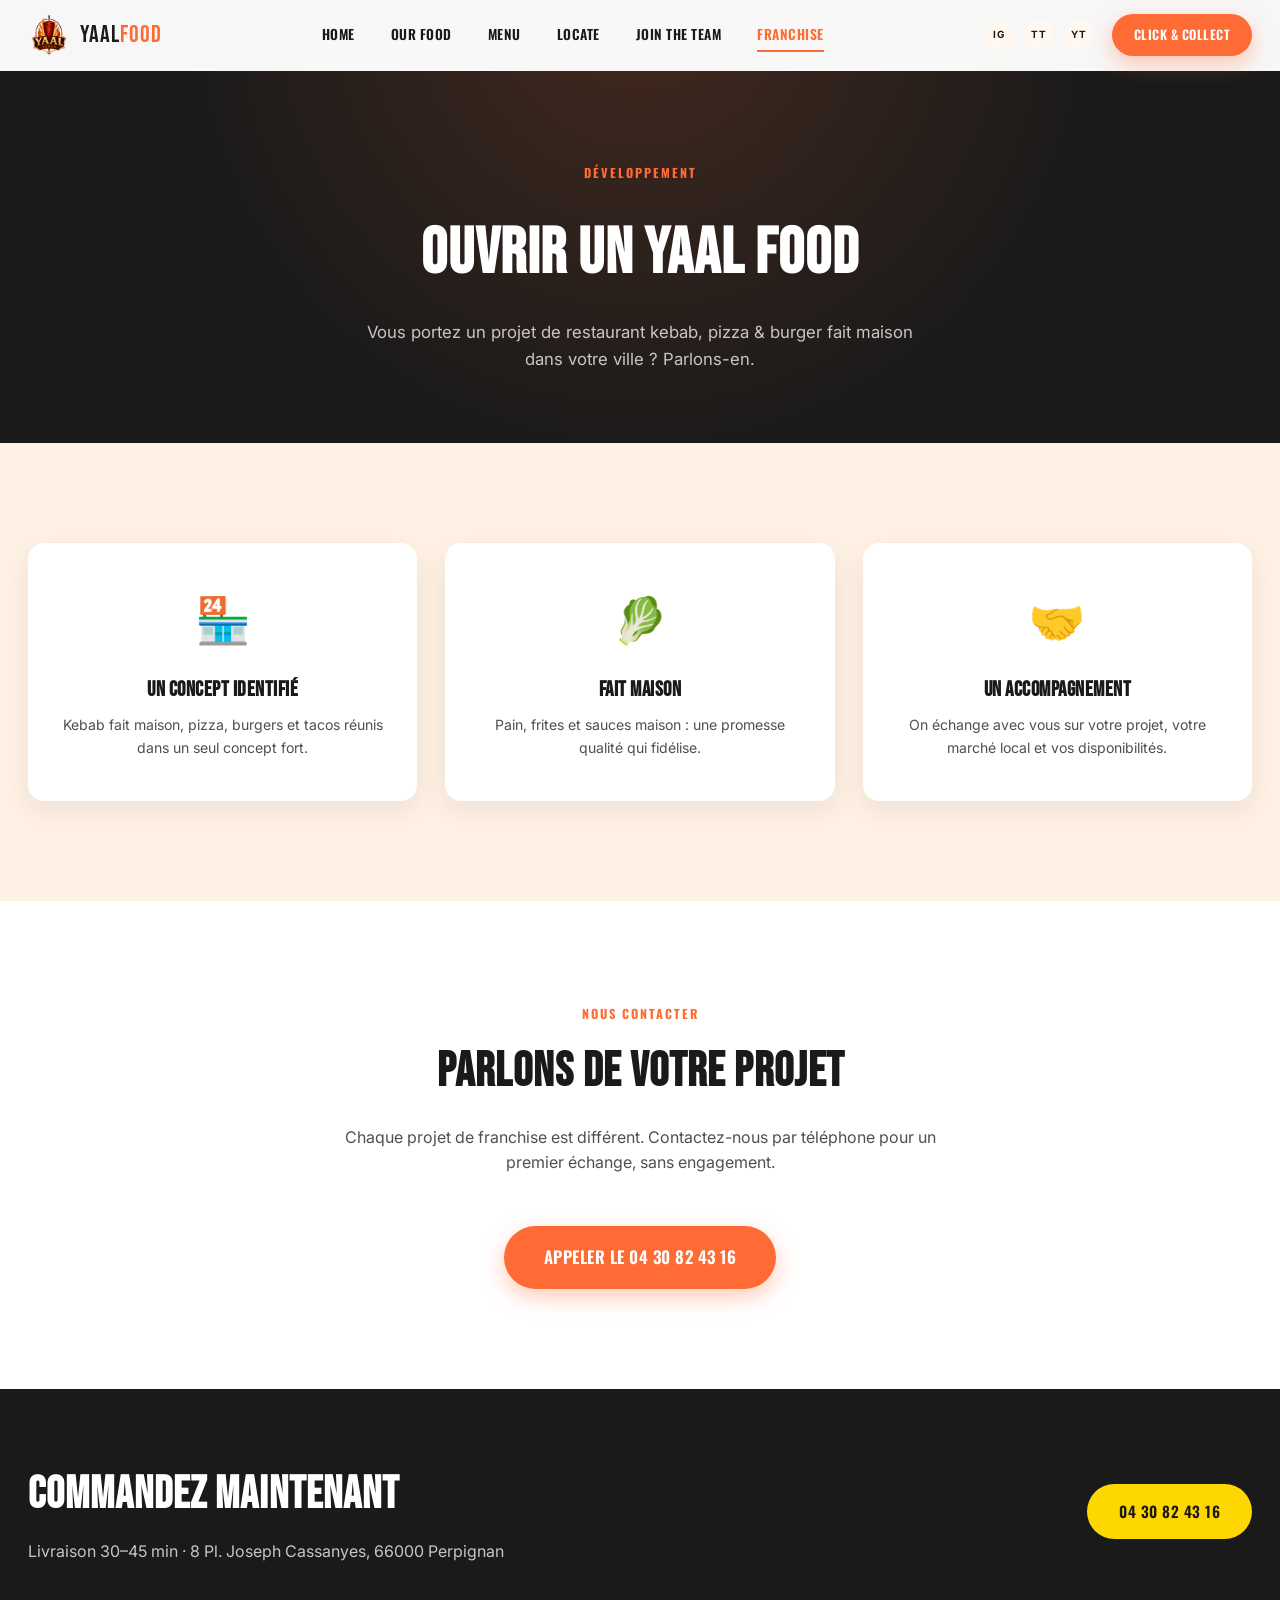
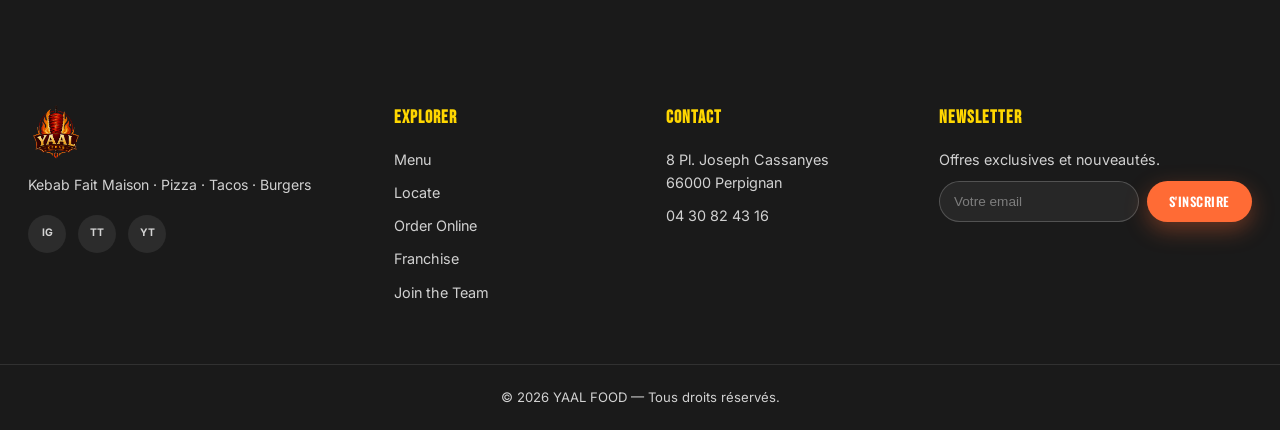
==== franchise.html @ 886be17c "first commit" ====
<!DOCTYPE html>
<html lang="fr">
<head>
<meta charset="UTF-8">
<meta name="viewport" content="width=device-width, initial-scale=1.0">
<title>Franchise | YAAL FOOD</title>
<meta name="description" content="Ouvrir un restaurant YAAL FOOD dans votre ville ? Contactez-nous pour échanger sur une ouverture en franchise.">
<meta name="robots" content="index, follow">
<link rel="canonical" href="https://www.yaalfood.fr/franchise.html">
<link rel="icon" href="assets/images/logo.png" type="image/png">
<link rel="preconnect" href="https://fonts.googleapis.com">
<link href="https://fonts.googleapis.com/css2?family=Bebas+Neue&family=Oswald:wght@500;600;700&family=Inter:wght@400;500;600;700;800&display=swap" rel="stylesheet">
<link rel="stylesheet" href="styles.css">
</head>
<body>

<header class="site-header" id="siteHeader">
  <div class="header-inner">
    <a href="index.html" class="brand">
      <img src="assets/images/logo.png" alt="YAAL FOOD" class="brand-logo">
      <span class="brand-text">YAAL<em>FOOD</em></span>
    </a>
    <nav class="main-nav" id="mainNav">
      <a href="index.html" class="nav-link">Home</a>
      <a href="index.html#our-food" class="nav-link">Our Food</a>
      <a href="menu.html" class="nav-link">Menu</a>
      <a href="index.html#locate" class="nav-link">Locate</a>
      <a href="join-the-team.html" class="nav-link">Join the Team</a>
      <a href="franchise.html" class="nav-link active-link">Franchise</a>
    </nav>
    <div class="header-actions">
      <div class="social-mini">
        <a href="#" aria-label="Instagram">IG</a>
        <a href="#" aria-label="TikTok">TT</a>
        <a href="#" aria-label="YouTube">YT</a>
      </div>
      <a href="tel:0430824316" class="btn btn-primary btn-sm">Click &amp; Collect</a>
      <button class="burger" id="burgerBtn" aria-label="Menu"><span></span><span></span><span></span></button>
    </div>
  </div>
</header>

<section class="page-hero">
  <div class="container">
    <span class="section-kicker">Développement</span>
    <h1 class="page-hero-title">Ouvrir un YAAL FOOD</h1>
    <p class="page-hero-sub">Vous portez un projet de restaurant kebab, pizza &amp; burger fait maison dans votre ville ? Parlons-en.</p>
  </div>
</section>

<section class="why-section">
  <div class="container">
    <div class="why-grid">
      <div class="why-card reveal">
        <div class="why-icon">🏪</div>
        <h3>Un concept identifié</h3>
        <p>Kebab fait maison, pizza, burgers et tacos réunis dans un seul concept fort.</p>
      </div>
      <div class="why-card reveal">
        <div class="why-icon">🥬</div>
        <h3>Fait maison</h3>
        <p>Pain, frites et sauces maison : une promesse qualité qui fidélise.</p>
      </div>
      <div class="why-card reveal">
        <div class="why-icon">🤝</div>
        <h3>Un accompagnement</h3>
        <p>On échange avec vous sur votre projet, votre marché local et vos disponibilités.</p>
      </div>
    </div>
  </div>
</section>

<section class="featured-section">
  <div class="container">
    <div class="section-head reveal">
      <span class="section-kicker">Nous contacter</span>
      <h2 class="section-title">Parlons de votre projet</h2>
      <p class="section-desc">Chaque projet de franchise est différent. Contactez-nous par téléphone pour un premier échange, sans engagement.</p>
    </div>
    <div style="text-align:center; margin-top: 20px;">
      <a href="tel:0430824316" class="btn btn-primary btn-lg">Appeler le 04 30 82 43 16</a>
    </div>
  </div>
</section>

<section class="cta-banner" id="locate">
  <div class="container cta-inner">
    <div>
      <h2>COMMANDEZ MAINTENANT</h2>
      <p>Livraison 30–45 min &middot; 8 Pl. Joseph Cassanyes, 66000 Perpignan</p>
    </div>
    <a href="tel:0430824316" class="btn btn-glow">04 30 82 43 16</a>
  </div>
</section>

<footer class="site-footer">
  <div class="container footer-inner">
    <div class="footer-brand">
      <img src="assets/images/logo.png" alt="YAAL FOOD" class="footer-logo">
      <p>Kebab Fait Maison &middot; Pizza &middot; Tacos &middot; Burgers</p>
      <div class="social-row">
        <a href="#" aria-label="Instagram">IG</a>
        <a href="#" aria-label="TikTok">TT</a>
        <a href="#" aria-label="YouTube">YT</a>
      </div>
    </div>
    <div class="footer-col">
      <h4>Explorer</h4>
      <a href="menu.html">Menu</a>
      <a href="index.html#locate">Locate</a>
      <a href="tel:0430824316">Order Online</a>
      <a href="franchise.html">Franchise</a>
      <a href="join-the-team.html">Join the Team</a>
    </div>
    <div class="footer-col">
      <h4>Contact</h4>
      <p>8 Pl. Joseph Cassanyes<br>66000 Perpignan</p>
      <p><a href="tel:0430824316">04 30 82 43 16</a></p>
    </div>
    <div class="footer-col newsletter">
      <h4>Newsletter</h4>
      <p>Offres exclusives et nouveautés.</p>
      <form class="newsletter-form" onsubmit="return false;">
        <input type="email" placeholder="Votre email" required>
        <button type="submit" class="btn btn-primary btn-sm">S'inscrire</button>
      </form>
    </div>
  </div>
  <div class="footer-bottom">
    <p>&copy; <span id="year"></span> YAAL FOOD — Tous droits réservés.</p>
  </div>
</footer>

<script src="common.js"></script>
</body>
</html>
---- styles.css ----
/* ==========================================================================
   YAAL FOOD — styles.css (B&S-inspired, light theme, parallax + morph)
   ========================================================================== */

:root {
  --orange: #FF6B35;
  --orange-dark: #E85A2A;
  --gold: #FFD700;
  --blue-dark: #0D47A1;
  --white: #FFFFFF;
  --black: #1a1a1a;
  --red: #C0392B;
  --green: #27AE60;
  --brown: #8B4513;

  --cream: #FFF8F0;
  --cream-2: #FFF1E4;
  --ink: #1a1a1a;
  --ink-soft: #52504c;

  --font-title: 'Bebas Neue', 'Oswald', sans-serif;
  --font-heading: 'Oswald', sans-serif;
  --font-body: 'Inter', 'Segoe UI', sans-serif;

  --radius: 16px;
  --shadow-soft: 0 10px 30px rgba(26,26,26,0.08);
  --shadow-strong: 0 25px 55px rgba(26,26,26,0.18);
  --ease: cubic-bezier(.25,.8,.25,1);
}

* { margin: 0; padding: 0; box-sizing: border-box; }
html { scroll-behavior: smooth; }
body {
  font-family: var(--font-body);
  background: var(--white);
  color: var(--ink);
  overflow-x: hidden;
  line-height: 1.6;
}
img { max-width: 100%; display: block; }
a { color: inherit; text-decoration: none; }
button { font-family: inherit; cursor: pointer; border: none; background: none; }
::selection { background: var(--orange); color: var(--white); }

.container { width: 100%; max-width: 1280px; margin: 0 auto; padding: 0 28px; }

/* ==========================================================================
   Buttons
   ========================================================================== */
.btn {
  display: inline-flex; align-items: center; justify-content: center; gap: 8px;
  padding: 15px 32px; border-radius: 50px;
  font-family: var(--font-heading); font-weight: 600; font-size: 0.95rem;
  letter-spacing: 0.5px; text-transform: uppercase;
  transition: transform 0.3s var(--ease), box-shadow 0.3s var(--ease), background 0.3s var(--ease);
}
.btn-primary { background: var(--orange); color: var(--white); box-shadow: 0 8px 22px rgba(255,107,53,0.35); }
.btn-primary:hover { background: var(--orange-dark); transform: translateY(-3px); box-shadow: 0 14px 30px rgba(255,107,53,0.45); }
.btn-sm { padding: 11px 22px; font-size: 0.8rem; }
.btn-lg { padding: 18px 40px; font-size: 1.05rem; }
.btn-outline-dark {
  border: 2px solid var(--ink); color: var(--ink); background: transparent;
}
.btn-outline-dark:hover { background: var(--ink); color: var(--white); transform: translateY(-2px); }
.btn-glow {
  background: var(--gold); color: var(--black);
  box-shadow: 0 0 0 rgba(255,215,0,0.6);
  animation: glowPulse 2.4s ease-in-out infinite;
}
.btn-glow:hover { transform: translateY(-3px) scale(1.03); }
@keyframes glowPulse {
  0%,100% { box-shadow: 0 0 18px rgba(255,215,0,0.5); }
  50% { box-shadow: 0 0 36px rgba(255,215,0,0.85); }
}
.btn-glow-orange {
  background: var(--orange); color: var(--white);
  animation: glowPulseOrange 2.4s ease-in-out infinite;
}
.btn-glow-orange:hover { transform: translateY(-3px) scale(1.03); background: var(--orange-dark); }
@keyframes glowPulseOrange {
  0%,100% { box-shadow: 0 0 16px rgba(255,107,53,0.45); }
  50% { box-shadow: 0 0 32px rgba(255,107,53,0.8); }
}

/* ==========================================================================
   Header
   ========================================================================== */
.site-header {
  position: fixed; top: 0; left: 0; width: 100%; z-index: 900;
  background: rgba(255,255,255,0.97);
  border-bottom: 1px solid transparent;
  transition: box-shadow 0.3s var(--ease), border-color 0.3s var(--ease);
}
.site-header.scrolled { box-shadow: 0 4px 20px rgba(26,26,26,0.08); border-color: rgba(26,26,26,0.06); }
.header-inner {
  max-width: 1280px; margin: 0 auto; padding: 14px 28px;
  display: flex; align-items: center; justify-content: space-between; gap: 24px;
}
.brand { display: flex; align-items: center; gap: 10px; }
.brand-logo { width: 42px; height: 42px; object-fit: contain; }
.brand-text { font-family: var(--font-title); font-size: 1.5rem; letter-spacing: 1px; color: var(--ink); }
.brand-text em { color: var(--orange); font-style: normal; }

.main-nav { display: flex; gap: 4px; }
.nav-link {
  position: relative; padding: 10px 16px;
  font-family: var(--font-heading); font-weight: 600; font-size: 0.85rem;
  letter-spacing: 0.5px; text-transform: uppercase; color: var(--ink);
  transition: color 0.3s var(--ease);
}
.nav-link::after {
  content: ''; position: absolute; left: 16px; right: 16px; bottom: 4px; height: 2px;
  background: var(--orange); transform: scaleX(0); transform-origin: left;
  transition: transform 0.3s var(--ease);
}
.nav-link:hover { color: var(--orange); }
.nav-link:hover::after { transform: scaleX(1); }

.header-actions { display: flex; align-items: center; gap: 18px; }
.social-mini { display: flex; gap: 10px; }
.social-mini a {
  width: 30px; height: 30px; border-radius: 50%; background: var(--cream);
  display: flex; align-items: center; justify-content: center;
  font-size: 0.62rem; font-weight: 700; letter-spacing: 0.5px; color: var(--ink);
  transition: background 0.3s var(--ease), color 0.3s var(--ease);
}
.social-mini a:hover { background: var(--orange); color: var(--white); }

.burger { display: none; flex-direction: column; gap: 5px; width: 28px; z-index: 950; }
.burger span { display: block; height: 2.5px; width: 100%; background: var(--ink); border-radius: 2px; transition: transform 0.3s var(--ease), opacity 0.3s var(--ease); }
.burger.open span:nth-child(1) { transform: translateY(7.5px) rotate(45deg); }
.burger.open span:nth-child(2) { opacity: 0; }
.burger.open span:nth-child(3) { transform: translateY(-7.5px) rotate(-45deg); }

/* ==========================================================================
   Hero
   ========================================================================== */
.hero {
  position: relative; min-height: 100vh; min-height: 100svh;
  display: flex; align-items: center; justify-content: center; text-align: center;
  overflow: hidden; padding: 130px 24px 80px; background: var(--black);
}
@media (max-width: 480px) {
  .hero { padding-top: 120px; }
  .hero-logo { width: 84px; }
}
.hero-bg {
  position: absolute; inset: -12% -5%;
  background-image: url('assets/images/hero-bg.jpg');
  background-size: cover; background-position: center 40%;
  will-change: transform;
}
.hero-video {
  position: absolute; inset: 0; width: 100%; height: 100%;
  object-fit: cover; object-position: center 40%;
}
.hero-scrim {
  position: absolute; inset: 0;
  background:
    radial-gradient(ellipse 60% 45% at 50% 55%, rgba(10,10,10,0.55), transparent 70%),
    linear-gradient(180deg, rgba(10,10,10,0.2) 0%, rgba(10,10,10,0.3) 45%, rgba(10,10,10,0.8) 100%);
}
.hero-content { position: relative; z-index: 1; max-width: 900px; }
.hero-logo { width: 110px; margin: 0 auto 22px; filter: drop-shadow(0 15px 30px rgba(0,0,0,0.6)); }
.hero-headline {
  font-family: var(--font-title);
  font-size: clamp(2rem, 4.6vw, 4rem);
  letter-spacing: 1px; line-height: 1.15; color: var(--white);
  margin-bottom: 20px; text-shadow: 0 10px 30px rgba(0,0,0,0.5);
}
.hero-headline span { color: var(--orange); }
.hero-sub { color: rgba(255,255,255,0.85); font-size: 1.1rem; margin-bottom: 36px; font-weight: 300; letter-spacing: 0.3px; }

.scroll-cue {
  position: absolute; bottom: 34px; left: 50%; transform: translateX(-50%);
  width: 28px; height: 46px; border: 2px solid rgba(255,255,255,0.5); border-radius: 20px; z-index: 1;
}
.scroll-cue span {
  position: absolute; top: 8px; left: 50%; width: 5px; height: 5px; border-radius: 50%;
  background: var(--gold); transform: translateX(-50%); animation: scrollDot 1.8s ease infinite;
}
@keyframes scrollDot { 0% { top: 8px; opacity: 1; } 80% { top: 28px; opacity: 0; } 100% { opacity: 0; } }

.nav-link.active-link { color: var(--orange); }
.nav-link.active-link::after { transform: scaleX(1); }

/* ==========================================================================
   Page Hero (secondary pages)
   ========================================================================== */
.page-hero {
  padding: 160px 24px 70px; text-align: center; background: var(--black);
  background-image: radial-gradient(circle at 50% 0%, rgba(255,107,53,0.18), transparent 60%);
}
.page-hero-title { font-family: var(--font-title); font-size: clamp(2.6rem, 5vw, 4.2rem); letter-spacing: 1px; color: var(--white); margin: 10px 0 14px; }
.page-hero-sub { color: rgba(255,255,255,0.75); font-size: 1.05rem; max-width: 560px; margin: 0 auto; }

/* ==========================================================================
   Reveal on scroll
   ========================================================================== */
.reveal { opacity: 0; transform: translateY(46px); transition: opacity 0.8s var(--ease), transform 0.8s var(--ease); }
.reveal.in-view { opacity: 1; transform: translateY(0); }
.reveal.zoom { transform: scale(0.82); }
.reveal.zoom.in-view { transform: scale(1); }

/* ==========================================================================
   Section heads
   ========================================================================== */
.section-head { text-align: center; max-width: 640px; margin: 0 auto 50px; }
.section-kicker {
  display: inline-block; color: var(--orange); font-family: var(--font-heading);
  font-weight: 700; letter-spacing: 2px; text-transform: uppercase; font-size: 0.78rem; margin-bottom: 10px;
}
.section-title { font-family: var(--font-title); font-size: clamp(2.1rem, 4vw, 3rem); letter-spacing: 1px; color: var(--ink); margin-bottom: 14px; }
.section-desc { color: var(--ink-soft); font-size: 1rem; }

/* ==========================================================================
   Morph / Transformation Section
   ========================================================================== */
.morph-section { height: 280vh; position: relative; }
.morph-sticky {
  position: sticky; top: 0; height: 100vh; overflow: hidden;
  display: flex; align-items: center; justify-content: center;
  background: var(--black);
  transition: background 0.4s linear;
}
.morph-bg {
  position: absolute; inset: 0; z-index: 0; opacity: 0.9;
  transition: background 0.5s ease;
}

.morph-stage-wrap {
  position: relative; z-index: 1;
  display: flex; flex-direction: row; align-items: center; justify-content: center; gap: 80px;
  width: 100%; max-width: 1180px; padding: 0 40px;
}
.morph-image-wrap {
  position: relative; width: min(42vw, 440px); height: min(42vw, 440px); flex-shrink: 0;
}
.morph-img {
  position: absolute; inset: 0; width: 100%; height: 100%;
  object-fit: contain; opacity: 0; transform: scale(0.75) translateX(50px) rotate(-6deg);
  filter: drop-shadow(0 30px 55px rgba(0,0,0,0.55));
  transition: opacity 0.7s cubic-bezier(.34,1.2,.4,1), transform 0.7s cubic-bezier(.34,1.2,.4,1);
  will-change: opacity, transform;
}
.morph-img.active { opacity: 1; transform: scale(1) translateX(0) rotate(0deg); transition-duration: 0.8s; }
.morph-img:not(.active) { transform: scale(0.75) translateX(-50px) rotate(6deg); }

.morph-text-wrap {
  text-align: left; max-width: 440px;
  opacity: 1; transform: translateY(0) translateX(0);
  transition: opacity 0.35s ease, transform 0.35s ease;
}
.morph-text-wrap.switching { opacity: 0; transform: translateY(14px); }
.morph-kicker {
  display: inline-block; color: var(--gold); font-family: var(--font-heading);
  font-weight: 700; letter-spacing: 3px; font-size: 0.85rem; margin-bottom: 12px;
}
.morph-title {
  font-family: var(--font-title); font-size: clamp(2.4rem, 5vw, 4.2rem);
  letter-spacing: 1px; color: var(--white); margin-bottom: 14px; line-height: 1.05;
}
.morph-desc { color: rgba(255,255,255,0.8); font-size: 1.05rem; max-width: 420px; }

.morph-progress {
  position: absolute; bottom: 44px; left: 50%; transform: translateX(-50%); z-index: 2;
  display: flex; gap: 10px;
}
.morph-dot { width: 34px; height: 4px; border-radius: 4px; background: rgba(255,255,255,0.25); transition: background 0.3s var(--ease); }
.morph-dot.active { background: var(--orange); }

/* ==========================================================================
   Menu Section
   ========================================================================== */
.menu-section { padding: 120px 0 100px; background: var(--cream); }

.filters { display: flex; flex-wrap: wrap; justify-content: center; gap: 12px; margin-bottom: 50px; }
.filter-pill {
  padding: 11px 24px; border-radius: 50px; background: var(--white);
  border: 1.5px solid rgba(26,26,26,0.1);
  font-family: var(--font-heading); font-weight: 600; font-size: 0.82rem; letter-spacing: 0.5px; text-transform: uppercase;
  color: var(--ink-soft); transition: all 0.3s var(--ease);
}
.filter-pill:hover { border-color: var(--orange); color: var(--orange); }
.filter-pill.active { background: var(--orange); border-color: var(--orange); color: var(--white); box-shadow: 0 8px 20px rgba(255,107,53,0.35); }

.product-grid { display: grid; grid-template-columns: repeat(auto-fill, minmax(270px, 1fr)); gap: 26px; }
.product-grid + .subsection-title { margin-top: 60px; }

.subsection-title {
  font-family: var(--font-title); font-size: clamp(1.6rem, 3vw, 2.2rem);
  letter-spacing: 1px; color: var(--ink); margin: 0 0 26px;
  padding-bottom: 14px; border-bottom: 2px solid rgba(255,107,53,0.25);
}

.product-card.promo {
  background: linear-gradient(160deg, var(--gold), #ffb84d);
  border: 2px solid #ffb400;
}
.product-card.promo .card-image { background: rgba(255,255,255,0.35); }
.product-card.promo .card-name { color: var(--black); font-size: 1.6rem; }
.product-card.promo .card-desc { color: #4a3200; font-weight: 500; }
.product-card.promo .price-pill.single { background: var(--black); color: var(--gold); font-size: 1rem; padding: 8px 18px; }
.product-card.promo .card-tag { background: var(--black); color: var(--gold); }

.product-card {
  position: relative;
  background: var(--white); border-radius: var(--radius); overflow: hidden;
  box-shadow: var(--shadow-soft);
  cursor: pointer; text-align: center;
  transition: transform 0.4s var(--ease), box-shadow 0.4s var(--ease);
  opacity: 0; transform: translateY(40px);
}
.product-card.in-view { opacity: 1; transform: translateY(0); }
.product-card:hover { transform: translateY(-10px); box-shadow: var(--shadow-strong); }

.card-tag {
  position: absolute; top: 14px; left: 14px; z-index: 2;
  background: var(--gold); color: var(--black);
  font-family: var(--font-heading); font-weight: 700; font-size: 0.65rem; letter-spacing: 0.5px;
  padding: 4px 10px; border-radius: 50px; text-transform: uppercase;
}
.card-image { width: 100%; height: 190px; overflow: hidden; background: var(--cream-2); padding: 14px; }
.card-image img { width: 100%; height: 100%; object-fit: contain; transition: transform 0.6s var(--ease); }
.product-card:hover .card-image img { transform: scale(1.08); }
.card-image-placeholder {
  width: 100%; height: 100%; display: flex; align-items: center; justify-content: center;
  font-size: 2.6rem; opacity: 0.35;
}

.card-body { padding: 22px 22px 26px; }
.card-name { font-family: var(--font-title); font-size: 1.4rem; letter-spacing: 0.5px; color: var(--ink); margin-bottom: 6px; }
.card-desc { font-size: 0.85rem; color: var(--ink-soft); margin-bottom: 14px; min-height: 38px; }
.card-prices { display: flex; justify-content: center; gap: 8px; flex-wrap: wrap; }
.price-pill { padding: 6px 13px; border-radius: 50px; font-size: 0.78rem; font-weight: 700; font-family: var(--font-heading); }
.price-pill.seul { background: transparent; border: 1.5px solid rgba(26,26,26,0.18); color: var(--ink-soft); font-weight: 600; }
.price-pill.menu { background: var(--orange); color: var(--white); box-shadow: 0 4px 12px rgba(255,107,53,0.35); }
.price-pill.single { background: var(--gold); color: var(--black); }

.menu-cta { text-align: center; margin-top: 50px; }

/* ==========================================================================
   Featured / Signatures
   ========================================================================== */
.featured-section { padding: 100px 0; background: var(--white); }
.featured-grid { display: grid; grid-template-columns: repeat(auto-fit, minmax(260px, 1fr)); gap: 28px; }
.featured-card {
  position: relative; border-radius: var(--radius); overflow: hidden; height: 380px;
  box-shadow: var(--shadow-soft);
  opacity: 0; transform: translateY(40px) scale(0.96);
  transition: opacity 0.7s var(--ease), transform 0.7s var(--ease), box-shadow 0.4s var(--ease);
}
.featured-card.in-view { opacity: 1; transform: translateY(0) scale(1); }
.featured-card:hover { box-shadow: var(--shadow-strong); }
.featured-card img { width: 100%; height: 100%; object-fit: cover; transition: transform 0.7s var(--ease); }
.featured-card:hover img { transform: scale(1.12); }
.featured-overlay {
  position: absolute; inset: 0;
  background: linear-gradient(180deg, transparent 40%, rgba(10,10,10,0.85));
  display: flex; flex-direction: column; justify-content: flex-end; padding: 26px;
  color: var(--white);
}
.featured-overlay .tag { color: var(--gold); font-family: var(--font-heading); font-weight: 700; font-size: 0.75rem; letter-spacing: 1.5px; text-transform: uppercase; margin-bottom: 6px; }
.featured-overlay h3 { font-family: var(--font-title); font-size: 1.7rem; letter-spacing: 0.5px; margin-bottom: 6px; }
.featured-overlay p { font-size: 0.88rem; color: rgba(255,255,255,0.85); }

/* ==========================================================================
   Why Us
   ========================================================================== */
.why-section { padding: 100px 0; background: var(--cream-2); }
.why-grid { display: grid; grid-template-columns: repeat(auto-fit, minmax(230px, 1fr)); gap: 28px; }
.why-card {
  text-align: center; padding: 42px 26px; background: var(--white); border-radius: var(--radius);
  box-shadow: var(--shadow-soft); transition: transform 0.4s var(--ease), box-shadow 0.4s var(--ease);
}
.why-card:hover { transform: translateY(-8px); box-shadow: var(--shadow-strong); }
.why-icon { font-size: 2.8rem; margin-bottom: 16px; }
.why-card h3 { font-family: var(--font-title); font-size: 1.3rem; letter-spacing: 0.5px; margin-bottom: 8px; color: var(--ink); }
.why-card p { color: var(--ink-soft); font-size: 0.88rem; }

/* ==========================================================================
   Testimonials
   ========================================================================== */
.testimonials-section { padding: 100px 0; background: var(--white); }
.testimonial-carousel { position: relative; max-width: 720px; margin: 0 auto; overflow: hidden; }
.testimonial-track { display: flex; transition: transform 0.6s var(--ease); }
.testimonial-card {
  flex: 0 0 100%; text-align: center; padding: 20px 60px;
}
.stars { color: var(--gold); font-size: 1.3rem; letter-spacing: 4px; margin-bottom: 18px; }
.testimonial-card p { font-size: 1.2rem; font-weight: 500; color: var(--ink); margin-bottom: 18px; line-height: 1.5; }
.testimonial-author { color: var(--ink-soft); font-family: var(--font-heading); font-weight: 600; letter-spacing: 0.5px; }
.testimonial-arrow {
  position: absolute; top: 50%; transform: translateY(-50%);
  width: 44px; height: 44px; border-radius: 50%; background: var(--cream);
  display: flex; align-items: center; justify-content: center; font-size: 1.1rem;
  transition: background 0.3s var(--ease), color 0.3s var(--ease);
}
.testimonial-arrow:hover { background: var(--orange); color: var(--white); }
.testimonial-arrow.prev { left: -4px; }
.testimonial-arrow.next { right: -4px; }

.testimonial-dots { display: flex; justify-content: center; gap: 9px; margin-top: 24px; }
.testimonial-dot {
  width: 9px; height: 9px; border-radius: 50%; background: rgba(26,26,26,0.15);
  transition: background 0.3s var(--ease), transform 0.3s var(--ease);
}
.testimonial-dot.active { background: var(--orange); transform: scale(1.2); }

/* ==========================================================================
   CTA Banner
   ========================================================================== */
.cta-banner { background: var(--black); padding: 70px 0; }
.cta-inner { display: flex; align-items: center; justify-content: space-between; gap: 30px; flex-wrap: wrap; }
.cta-inner h2 { font-family: var(--font-title); font-size: clamp(1.8rem, 3.6vw, 2.8rem); color: var(--white); letter-spacing: 1px; margin-bottom: 8px; }
.cta-inner p { color: rgba(255,255,255,0.75); }

/* ==========================================================================
   Footer
   ========================================================================== */
.site-footer { background: var(--black); padding: 70px 0 0; color: rgba(255,255,255,0.8); }
.footer-inner { display: grid; grid-template-columns: 1.4fr repeat(3, 1fr); gap: 40px; padding-bottom: 50px; }
.footer-logo { width: 56px; margin-bottom: 14px; }
.footer-brand p { font-size: 0.88rem; margin-bottom: 18px; }
.footer-col h4 { font-family: var(--font-title); letter-spacing: 1px; color: var(--gold); margin-bottom: 16px; font-size: 1.1rem; }
.footer-col a, .footer-col p { display: block; margin-bottom: 10px; font-size: 0.9rem; transition: color 0.3s var(--ease); }
.footer-col a:hover { color: var(--orange); }
.social-row { display: flex; gap: 12px; }
.social-row a {
  width: 38px; height: 38px; border-radius: 50%; background: rgba(255,255,255,0.08);
  display: flex; align-items: center; justify-content: center; font-size: 0.65rem; font-weight: 700;
  transition: background 0.3s var(--ease);
}
.social-row a:hover { background: var(--orange); }
.newsletter-form { display: flex; gap: 8px; margin-top: 6px; }
.newsletter-form input {
  flex: 1; padding: 11px 14px; border-radius: 50px; border: 1px solid rgba(255,255,255,0.2);
  background: rgba(255,255,255,0.06); color: var(--white); font-size: 0.85rem;
}
.newsletter-form input::placeholder { color: rgba(255,255,255,0.4); }
.footer-bottom { border-top: 1px solid rgba(255,255,255,0.1); padding: 22px 0; text-align: center; font-size: 0.82rem; }

/* ==========================================================================
   Responsive
   ========================================================================== */
@media (max-width: 980px) {
  .footer-inner { grid-template-columns: 1fr 1fr; }
}
@media (max-width: 860px) {
  .main-nav {
    position: fixed; top: 0; right: -100%; height: 100vh; width: min(320px, 80%);
    background: var(--white); flex-direction: column; align-items: flex-start; justify-content: center;
    gap: 4px; padding: 40px; transition: right 0.35s var(--ease); box-shadow: -10px 0 40px rgba(0,0,0,0.15);
  }
  .main-nav.open { right: 0; }
  .nav-link { width: 100%; padding: 14px 0; font-size: 1rem; }
  .nav-link::after { left: 0; right: auto; width: 30px; }
  .burger { display: flex; }
  .social-mini { display: none; }
  .morph-stage-wrap { flex-direction: column; gap: 30px; text-align: center; }
  .morph-image-wrap { width: 68vw; height: 68vw; }
  .morph-text-wrap { text-align: center; max-width: 100%; }
  .morph-desc { margin: 0 auto; }
}
@media (max-width: 640px) {
  .cta-inner { flex-direction: column; text-align: center; }
  .footer-inner { grid-template-columns: 1fr; text-align: center; }
  .social-row { justify-content: center; }
  .footer-brand { display: flex; flex-direction: column; align-items: center; }
  .testimonial-card { padding: 20px 44px; }
}

@media (prefers-reduced-motion: reduce) {
  *, *::before, *::after { animation-duration: 0.01ms !important; animation-iteration-count: 1 !important; transition-duration: 0.01ms !important; scroll-behavior: auto !important; }
}
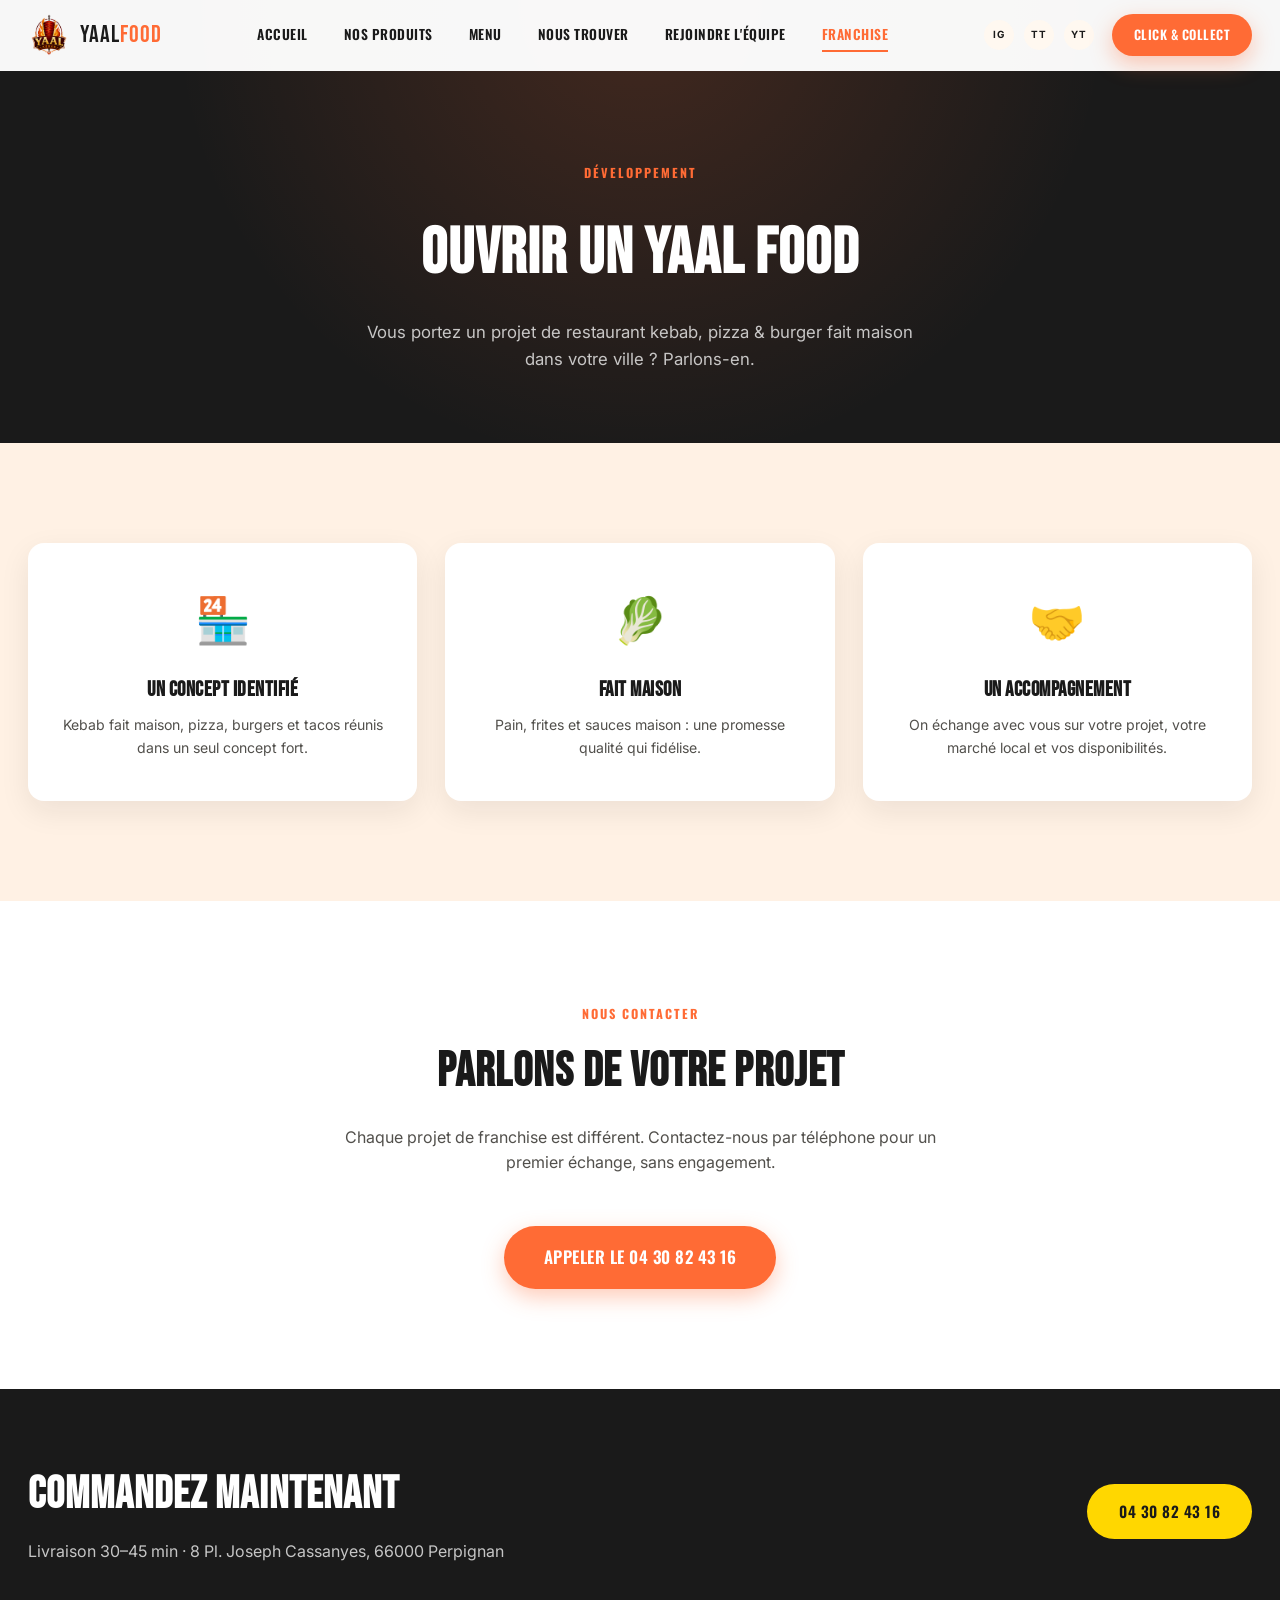
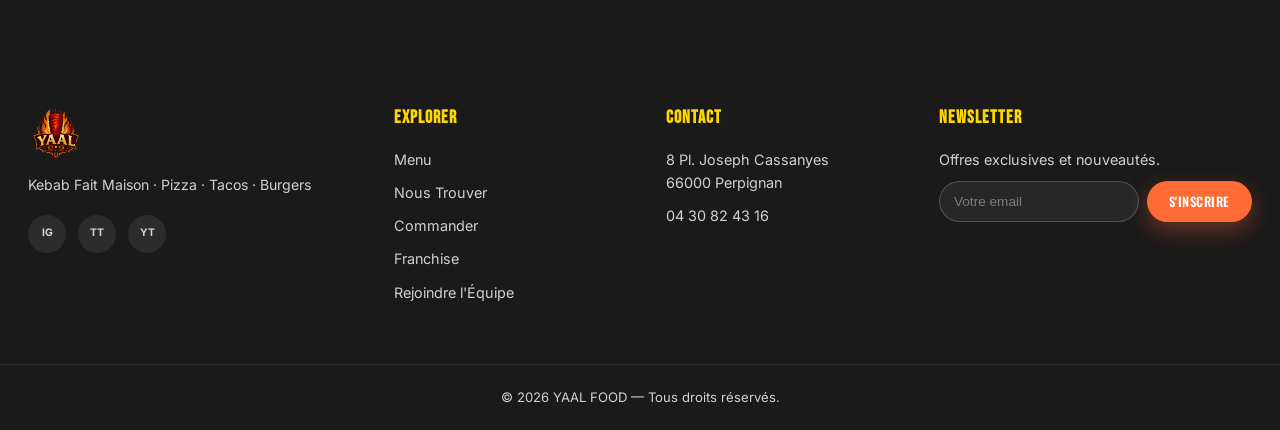
==== commit 2f0b4030: "Translate navigation and section labels to French" ====
--- a/franchise.html
+++ b/franchise.html
@@ -21,11 +21,11 @@
       <span class="brand-text">YAAL<em>FOOD</em></span>
     </a>
     <nav class="main-nav" id="mainNav">
-      <a href="index.html" class="nav-link">Home</a>
-      <a href="index.html#our-food" class="nav-link">Our Food</a>
+      <a href="index.html" class="nav-link">Accueil</a>
+      <a href="index.html#our-food" class="nav-link">Nos Produits</a>
       <a href="menu.html" class="nav-link">Menu</a>
-      <a href="index.html#locate" class="nav-link">Locate</a>
-      <a href="join-the-team.html" class="nav-link">Join the Team</a>
+      <a href="index.html#locate" class="nav-link">Nous Trouver</a>
+      <a href="join-the-team.html" class="nav-link">Rejoindre l'Équipe</a>
       <a href="franchise.html" class="nav-link active-link">Franchise</a>
     </nav>
     <div class="header-actions">
@@ -107,10 +107,10 @@
     <div class="footer-col">
       <h4>Explorer</h4>
       <a href="menu.html">Menu</a>
-      <a href="index.html#locate">Locate</a>
-      <a href="tel:0430824316">Order Online</a>
+      <a href="index.html#locate">Nous Trouver</a>
+      <a href="tel:0430824316">Commander</a>
       <a href="franchise.html">Franchise</a>
-      <a href="join-the-team.html">Join the Team</a>
+      <a href="join-the-team.html">Rejoindre l'Équipe</a>
     </div>
     <div class="footer-col">
       <h4>Contact</h4>
